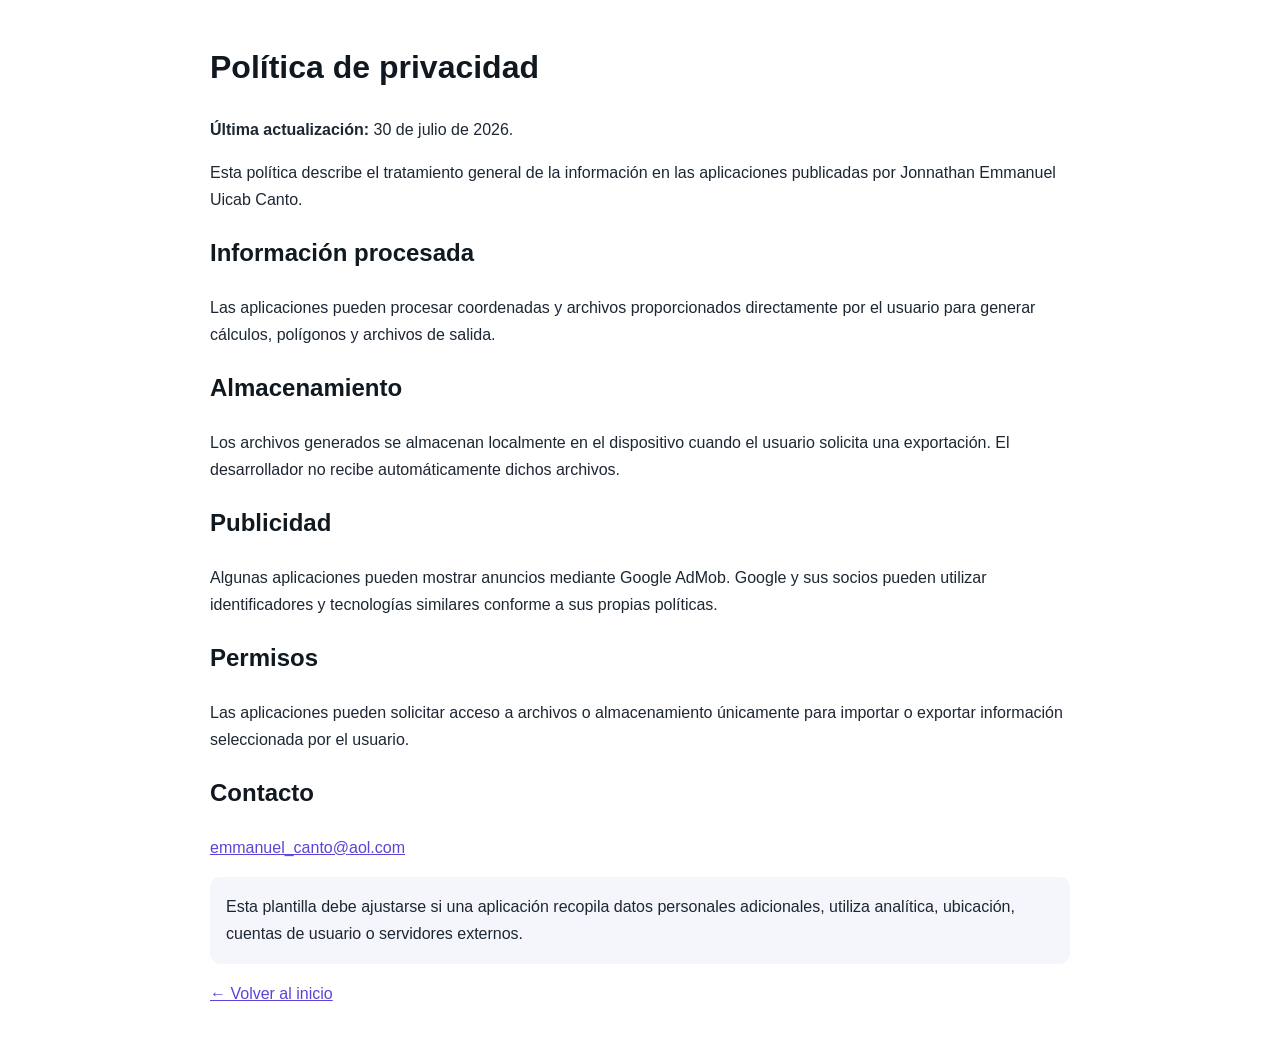
==== privacy.html @ 9654ac6c "Add files via upload" ====
<!DOCTYPE html><html lang="es"><head><meta charset="UTF-8"><meta name="viewport" content="width=device-width,initial-scale=1"><title>Política de privacidad</title><style>body{font-family:Arial,sans-serif;max-width:860px;margin:40px auto;padding:0 20px;line-height:1.7;color:#1d2733}h1,h2{color:#101820}a{color:#5d43d8}.note{background:#f4f6fb;padding:16px;border-radius:10px}</style></head><body><h1>Política de privacidad</h1><p><strong>Última actualización:</strong> 30 de julio de 2026.</p><p>Esta política describe el tratamiento general de la información en las aplicaciones publicadas por Jonnathan Emmanuel Uicab Canto.</p><h2>Información procesada</h2><p>Las aplicaciones pueden procesar coordenadas y archivos proporcionados directamente por el usuario para generar cálculos, polígonos y archivos de salida.</p><h2>Almacenamiento</h2><p>Los archivos generados se almacenan localmente en el dispositivo cuando el usuario solicita una exportación. El desarrollador no recibe automáticamente dichos archivos.</p><h2>Publicidad</h2><p>Algunas aplicaciones pueden mostrar anuncios mediante Google AdMob. Google y sus socios pueden utilizar identificadores y tecnologías similares conforme a sus propias políticas.</p><h2>Permisos</h2><p>Las aplicaciones pueden solicitar acceso a archivos o almacenamiento únicamente para importar o exportar información seleccionada por el usuario.</p><h2>Contacto</h2><p><a href="mailto:emmanuel_canto@aol.com">emmanuel_canto@aol.com</a></p><p class="note">Esta plantilla debe ajustarse si una aplicación recopila datos personales adicionales, utiliza analítica, ubicación, cuentas de usuario o servidores externos.</p><p><a href="index.html">← Volver al inicio</a></p></body></html>
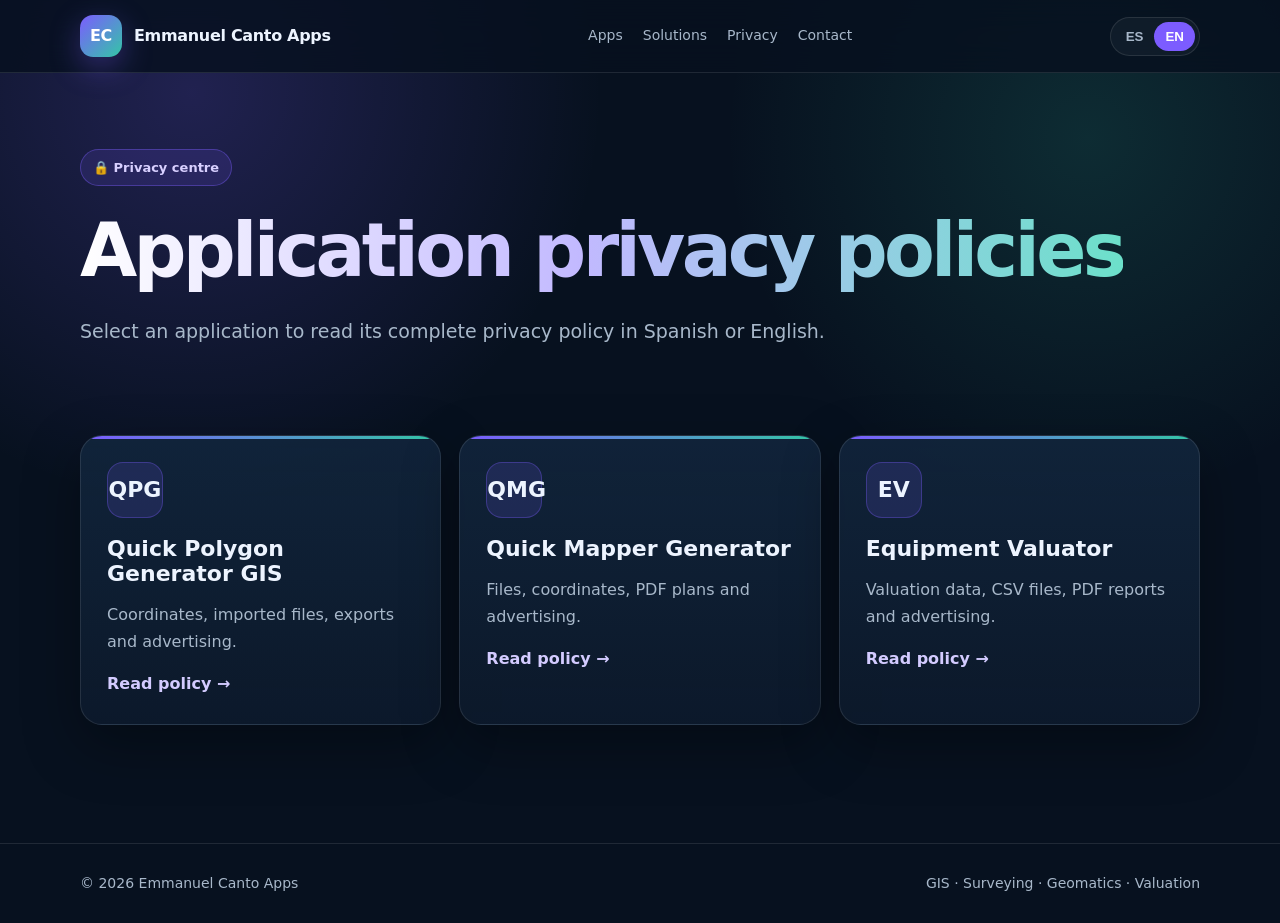
==== commit 939202e4: "Add files via upload" ====
--- a/privacy.html
+++ b/privacy.html
@@ -1 +1,113 @@
-<!DOCTYPE html><html lang="es"><head><meta charset="UTF-8"><meta name="viewport" content="width=device-width,initial-scale=1"><title>Política de privacidad</title><style>body{font-family:Arial,sans-serif;max-width:860px;margin:40px auto;padding:0 20px;line-height:1.7;color:#1d2733}h1,h2{color:#101820}a{color:#5d43d8}.note{background:#f4f6fb;padding:16px;border-radius:10px}</style></head><body><h1>Política de privacidad</h1><p><strong>Última actualización:</strong> 30 de julio de 2026.</p><p>Esta política describe el tratamiento general de la información en las aplicaciones publicadas por Jonnathan Emmanuel Uicab Canto.</p><h2>Información procesada</h2><p>Las aplicaciones pueden procesar coordenadas y archivos proporcionados directamente por el usuario para generar cálculos, polígonos y archivos de salida.</p><h2>Almacenamiento</h2><p>Los archivos generados se almacenan localmente en el dispositivo cuando el usuario solicita una exportación. El desarrollador no recibe automáticamente dichos archivos.</p><h2>Publicidad</h2><p>Algunas aplicaciones pueden mostrar anuncios mediante Google AdMob. Google y sus socios pueden utilizar identificadores y tecnologías similares conforme a sus propias políticas.</p><h2>Permisos</h2><p>Las aplicaciones pueden solicitar acceso a archivos o almacenamiento únicamente para importar o exportar información seleccionada por el usuario.</p><h2>Contacto</h2><p><a href="mailto:emmanuel_canto@aol.com">emmanuel_canto@aol.com</a></p><p class="note">Esta plantilla debe ajustarse si una aplicación recopila datos personales adicionales, utiliza analítica, ubicación, cuentas de usuario o servidores externos.</p><p><a href="index.html">← Volver al inicio</a></p></body></html>
+<!DOCTYPE html>
+<html lang="es" data-title-es="Centro de privacidad | Emmanuel Canto Apps"
+      data-title-en="Privacy Centre | Emmanuel Canto Apps">
+<head>
+  <meta charset="UTF-8">
+  <meta name="viewport" content="width=device-width, initial-scale=1.0">
+  <title>Privacy Centre</title>
+  <link rel="stylesheet" href="styles.css">
+  <script src="script.js" defer></script>
+</head>
+<body class="lang-es">
+
+<header class="site-header">
+  <div class="container navbar">
+    <a class="brand" href="index.html">
+      <span class="brand-mark">EC</span>
+      <span>Emmanuel Canto Apps</span>
+    </a>
+
+    <nav class="nav-links" aria-label="Main navigation">
+      <a href="index.html#apps">
+        <span data-lang="es">Aplicaciones</span><span data-lang="en">Apps</span>
+      </a>
+      <a href="index.html#solutions">
+        <span data-lang="es">Soluciones</span><span data-lang="en">Solutions</span>
+      </a>
+      <a href="privacy.html">
+        <span data-lang="es">Privacidad</span><span data-lang="en">Privacy</span>
+      </a>
+      <a href="index.html#contact">
+        <span data-lang="es">Contacto</span><span data-lang="en">Contact</span>
+      </a>
+    </nav>
+
+    <div class="language-switch" aria-label="Language selector">
+      <button type="button" data-language-button="es" aria-pressed="false">ES</button>
+      <button type="button" data-language-button="en" aria-pressed="false">EN</button>
+    </div>
+  </div>
+</header>
+
+
+<main>
+  <section class="privacy-hero">
+    <div class="container">
+      <div class="eyebrow">
+        <span data-lang="es">🔒 Centro de privacidad</span>
+        <span data-lang="en">🔒 Privacy centre</span>
+      </div>
+      <h1>
+        <span data-lang="es" class="gradient-text">Políticas de privacidad de las aplicaciones</span>
+        <span data-lang="en" class="gradient-text">Application privacy policies</span>
+      </h1>
+      <p class="lead" data-lang="es">
+        Selecciona una aplicación para consultar su política completa en español o inglés.
+      </p>
+      <p class="lead" data-lang="en">
+        Select an application to read its complete privacy policy in Spanish or English.
+      </p>
+    </div>
+  </section>
+
+  <section style="padding-top:24px">
+    <div class="container policy-index">
+      <article class="card">
+        <div class="app-icon">QPG</div>
+        <h3>Quick Polygon Generator GIS</h3>
+        <p data-lang="es">Tratamiento de coordenadas, archivos importados, exportaciones y publicidad.</p>
+        <p data-lang="en">Coordinates, imported files, exports and advertising.</p>
+        <a class="text-link" href="privacy-quick-polygon-generator.html">
+          <span data-lang="es">Consultar política →</span><span data-lang="en">Read policy →</span>
+        </a>
+      </article>
+
+      <article class="card">
+        <div class="app-icon">QMG</div>
+        <h3>Quick Mapper Generator</h3>
+        <p data-lang="es">Tratamiento de archivos, coordenadas, planos PDF y publicidad.</p>
+        <p data-lang="en">Files, coordinates, PDF plans and advertising.</p>
+        <a class="text-link" href="privacy-quick-mapper-generator.html">
+          <span data-lang="es">Consultar política →</span><span data-lang="en">Read policy →</span>
+        </a>
+      </article>
+
+      <article class="card">
+        <div class="app-icon">EV</div>
+        <h3>Equipment Valuator</h3>
+        <p data-lang="es">Datos de valuación, archivos CSV, reportes PDF y publicidad.</p>
+        <p data-lang="en">Valuation data, CSV files, PDF reports and advertising.</p>
+        <a class="text-link" href="privacy-equipment-valuator.html">
+          <span data-lang="es">Consultar política →</span><span data-lang="en">Read policy →</span>
+        </a>
+      </article>
+    </div>
+  </section>
+</main>
+
+
+<footer>
+  <div class="container footer-row">
+    <span>
+      <span data-lang="es">© 2026 Emmanuel Canto Apps</span>
+      <span data-lang="en">© 2026 Emmanuel Canto Apps</span>
+    </span>
+    <span>
+      <span data-lang="es">GIS · Topografía · Geomática · Valuación</span>
+      <span data-lang="en">GIS · Surveying · Geomatics · Valuation</span>
+    </span>
+  </div>
+</footer>
+
+</body>
+</html>
--- a/styles.css
+++ b/styles.css
@@ -0,0 +1,500 @@
+:root {
+  --bg: #07111f;
+  --surface: #0d1a2c;
+  --surface-2: #11243b;
+  --text: #edf4ff;
+  --muted: #a8b8ca;
+  --primary: #7c5cff;
+  --primary-2: #33c6a6;
+  --border: rgba(255,255,255,.10);
+  --shadow: 0 20px 55px rgba(0,0,0,.34);
+  --max: 1120px;
+}
+
+* { box-sizing: border-box; }
+
+html { scroll-behavior: smooth; }
+
+body {
+  margin: 0;
+  font-family: Inter, system-ui, -apple-system, BlinkMacSystemFont, "Segoe UI", sans-serif;
+  color: var(--text);
+  background:
+    radial-gradient(circle at 15% 10%, rgba(124,92,255,.22), transparent 30%),
+    radial-gradient(circle at 85% 15%, rgba(51,198,166,.15), transparent 27%),
+    var(--bg);
+  line-height: 1.65;
+}
+
+a { color: inherit; text-decoration: none; }
+
+button, a { -webkit-tap-highlight-color: transparent; }
+
+.container {
+  width: min(var(--max), calc(100% - 32px));
+  margin: 0 auto;
+}
+
+.site-header {
+  position: sticky;
+  top: 0;
+  z-index: 50;
+  border-bottom: 1px solid var(--border);
+  background: rgba(7,17,31,.82);
+  backdrop-filter: blur(16px);
+}
+
+.navbar {
+  min-height: 72px;
+  display: flex;
+  align-items: center;
+  justify-content: space-between;
+  gap: 24px;
+}
+
+.brand {
+  display: inline-flex;
+  align-items: center;
+  gap: 12px;
+  font-weight: 800;
+  letter-spacing: -.02em;
+}
+
+.brand-mark {
+  width: 42px;
+  height: 42px;
+  display: grid;
+  place-items: center;
+  border-radius: 13px;
+  background: linear-gradient(135deg, var(--primary), var(--primary-2));
+  box-shadow: 0 10px 30px rgba(124,92,255,.35);
+  color: white;
+}
+
+.nav-links {
+  display: flex;
+  align-items: center;
+  gap: 20px;
+  color: var(--muted);
+  font-size: 14px;
+}
+
+.nav-links a:hover { color: var(--text); }
+
+.language-switch {
+  display: inline-flex;
+  align-items: center;
+  padding: 4px;
+  border: 1px solid var(--border);
+  border-radius: 999px;
+  background: rgba(255,255,255,.04);
+}
+
+.language-switch button {
+  border: 0;
+  background: transparent;
+  color: var(--muted);
+  padding: 7px 11px;
+  border-radius: 999px;
+  cursor: pointer;
+  font-weight: 700;
+}
+
+.language-switch button.active {
+  background: var(--primary);
+  color: white;
+}
+
+.hero {
+  padding: 96px 0 72px;
+}
+
+.hero-grid {
+  display: grid;
+  grid-template-columns: 1.15fr .85fr;
+  gap: 52px;
+  align-items: center;
+}
+
+.eyebrow {
+  display: inline-flex;
+  align-items: center;
+  gap: 8px;
+  padding: 7px 12px;
+  border-radius: 999px;
+  border: 1px solid rgba(124,92,255,.38);
+  background: rgba(124,92,255,.14);
+  color: #d8d0ff;
+  font-size: 13px;
+  font-weight: 800;
+  margin-bottom: 22px;
+}
+
+h1, h2, h3 { line-height: 1.15; }
+
+h1 {
+  font-size: clamp(42px, 7vw, 74px);
+  letter-spacing: -.05em;
+  margin: 0 0 22px;
+}
+
+h2 {
+  font-size: clamp(30px, 4vw, 46px);
+  letter-spacing: -.035em;
+  margin: 0 0 12px;
+}
+
+h3 {
+  margin: 0 0 10px;
+  font-size: 22px;
+}
+
+.gradient-text {
+  background: linear-gradient(90deg, #fff, #c2b9ff 48%, #6ce0ca);
+  -webkit-background-clip: text;
+  background-clip: text;
+  color: transparent;
+}
+
+.lead {
+  color: var(--muted);
+  font-size: 19px;
+  margin: 0 0 30px;
+  max-width: 760px;
+}
+
+.actions {
+  display: flex;
+  gap: 14px;
+  flex-wrap: wrap;
+}
+
+.btn {
+  display: inline-flex;
+  align-items: center;
+  justify-content: center;
+  gap: 10px;
+  padding: 13px 18px;
+  border-radius: 12px;
+  border: 1px solid var(--border);
+  font-weight: 800;
+  transition: transform .2s ease, border-color .2s ease;
+}
+
+.btn:hover {
+  transform: translateY(-2px);
+  border-color: rgba(255,255,255,.22);
+}
+
+.btn-primary {
+  border-color: transparent;
+  background: linear-gradient(135deg, var(--primary), #6244dd);
+  box-shadow: 0 12px 30px rgba(124,92,255,.28);
+}
+
+.btn-secondary {
+  background: rgba(255,255,255,.04);
+}
+
+.hero-card,
+.card,
+.policy-card,
+.contact-box,
+.info-panel {
+  border: 1px solid var(--border);
+  background: linear-gradient(180deg, rgba(17,36,59,.95), rgba(13,26,44,.9));
+  box-shadow: var(--shadow);
+}
+
+.hero-card {
+  padding: 30px;
+  border-radius: 26px;
+}
+
+.hero-card p,
+.card p,
+.policy-card p,
+.policy-card li,
+.info-panel p {
+  color: var(--muted);
+}
+
+.stat-grid {
+  display: grid;
+  grid-template-columns: repeat(2, 1fr);
+  gap: 14px;
+  margin-top: 22px;
+}
+
+.stat {
+  padding: 18px;
+  border-radius: 16px;
+  border: 1px solid var(--border);
+  background: rgba(255,255,255,.04);
+}
+
+.stat strong {
+  display: block;
+  font-size: 23px;
+}
+
+.stat span {
+  color: var(--muted);
+  font-size: 13px;
+}
+
+section {
+  padding: 72px 0;
+}
+
+.section-head {
+  max-width: 780px;
+  margin-bottom: 34px;
+}
+
+.section-head p {
+  margin: 0;
+  color: var(--muted);
+}
+
+.cards {
+  display: grid;
+  grid-template-columns: repeat(3, 1fr);
+  gap: 22px;
+}
+
+.card {
+  position: relative;
+  overflow: hidden;
+  border-radius: 22px;
+  padding: 26px;
+}
+
+.card::before {
+  content: "";
+  position: absolute;
+  inset: 0 0 auto 0;
+  height: 3px;
+  background: linear-gradient(90deg, var(--primary), var(--primary-2));
+}
+
+.app-icon {
+  width: 56px;
+  height: 56px;
+  display: grid;
+  place-items: center;
+  border-radius: 16px;
+  margin-bottom: 18px;
+  font-size: 22px;
+  font-weight: 900;
+  background: rgba(124,92,255,.15);
+  border: 1px solid rgba(124,92,255,.32);
+}
+
+.tags {
+  display: flex;
+  flex-wrap: wrap;
+  gap: 8px;
+  margin: 17px 0 22px;
+}
+
+.tag {
+  border: 1px solid var(--border);
+  background: rgba(255,255,255,.05);
+  color: #cbd8e7;
+  padding: 6px 9px;
+  border-radius: 999px;
+  font-size: 12px;
+}
+
+.link-row {
+  display: flex;
+  flex-wrap: wrap;
+  gap: 14px;
+}
+
+.text-link {
+  color: #d3cbff;
+  font-weight: 800;
+}
+
+.features {
+  display: grid;
+  grid-template-columns: repeat(2, 1fr);
+  gap: 18px;
+}
+
+.feature {
+  display: flex;
+  gap: 16px;
+  padding: 20px;
+  border-radius: 16px;
+  border: 1px solid var(--border);
+  background: rgba(255,255,255,.03);
+}
+
+.feature-icon { font-size: 24px; }
+
+.feature strong {
+  display: block;
+  margin-bottom: 4px;
+}
+
+.feature span { color: var(--muted); font-size: 14px; }
+
+.about-grid {
+  display: grid;
+  grid-template-columns: .8fr 1.2fr;
+  gap: 34px;
+  align-items: center;
+}
+
+.profile-panel {
+  min-height: 320px;
+  display: grid;
+  place-items: center;
+  text-align: center;
+  padding: 30px;
+  border: 1px solid var(--border);
+  border-radius: 24px;
+  background:
+    linear-gradient(135deg, rgba(124,92,255,.34), rgba(51,198,166,.15)),
+    var(--surface);
+}
+
+.profile-panel .profile-icon { font-size: 70px; }
+
+.about-copy p { color: var(--muted); }
+
+.contact-box {
+  text-align: center;
+  padding: 44px 24px;
+  border-radius: 24px;
+  background: linear-gradient(135deg, rgba(124,92,255,.18), rgba(51,198,166,.12));
+}
+
+.privacy-hero {
+  padding: 76px 0 34px;
+}
+
+.privacy-grid {
+  display: grid;
+  gap: 20px;
+}
+
+.policy-card {
+  border-radius: 20px;
+  padding: 28px;
+}
+
+.policy-card h2 {
+  font-size: 26px;
+  margin-top: 0;
+}
+
+.policy-card h3 {
+  font-size: 19px;
+  margin-top: 26px;
+}
+
+.policy-card ul {
+  padding-left: 22px;
+}
+
+.policy-meta {
+  color: var(--muted);
+  font-size: 14px;
+}
+
+.notice {
+  border-left: 4px solid var(--primary-2);
+  background: rgba(51,198,166,.09);
+  border-radius: 12px;
+  padding: 16px 18px;
+  color: #cfece5;
+}
+
+.policy-index {
+  display: grid;
+  grid-template-columns: repeat(3, 1fr);
+  gap: 18px;
+}
+
+.policy-index .card { min-height: 230px; }
+
+.info-panel {
+  padding: 24px;
+  border-radius: 18px;
+}
+
+footer {
+  margin-top: 46px;
+  padding: 28px 0;
+  border-top: 1px solid var(--border);
+  color: var(--muted);
+  font-size: 14px;
+}
+
+.footer-row {
+  display: flex;
+  justify-content: space-between;
+  gap: 20px;
+  flex-wrap: wrap;
+}
+
+[data-lang] { display: none; }
+
+body.lang-es [data-lang="es"],
+body.lang-en [data-lang="en"] {
+  display: revert;
+}
+
+span[data-lang] { display: none; }
+
+body.lang-es span[data-lang="es"],
+body.lang-en span[data-lang="en"] {
+  display: inline;
+}
+
+@media (max-width: 940px) {
+  .hero-grid,
+  .about-grid {
+    grid-template-columns: 1fr;
+  }
+
+  .cards,
+  .policy-index {
+    grid-template-columns: 1fr;
+  }
+
+  .nav-links {
+    display: none;
+  }
+}
+
+@media (max-width: 700px) {
+  .features,
+  .stat-grid {
+    grid-template-columns: 1fr;
+  }
+
+  .hero {
+    padding-top: 62px;
+  }
+
+  h1 {
+    font-size: 44px;
+  }
+
+  .navbar {
+    gap: 12px;
+  }
+
+  .brand span:last-child {
+    display: none;
+  }
+
+  .policy-card {
+    padding: 22px;
+  }
+}
